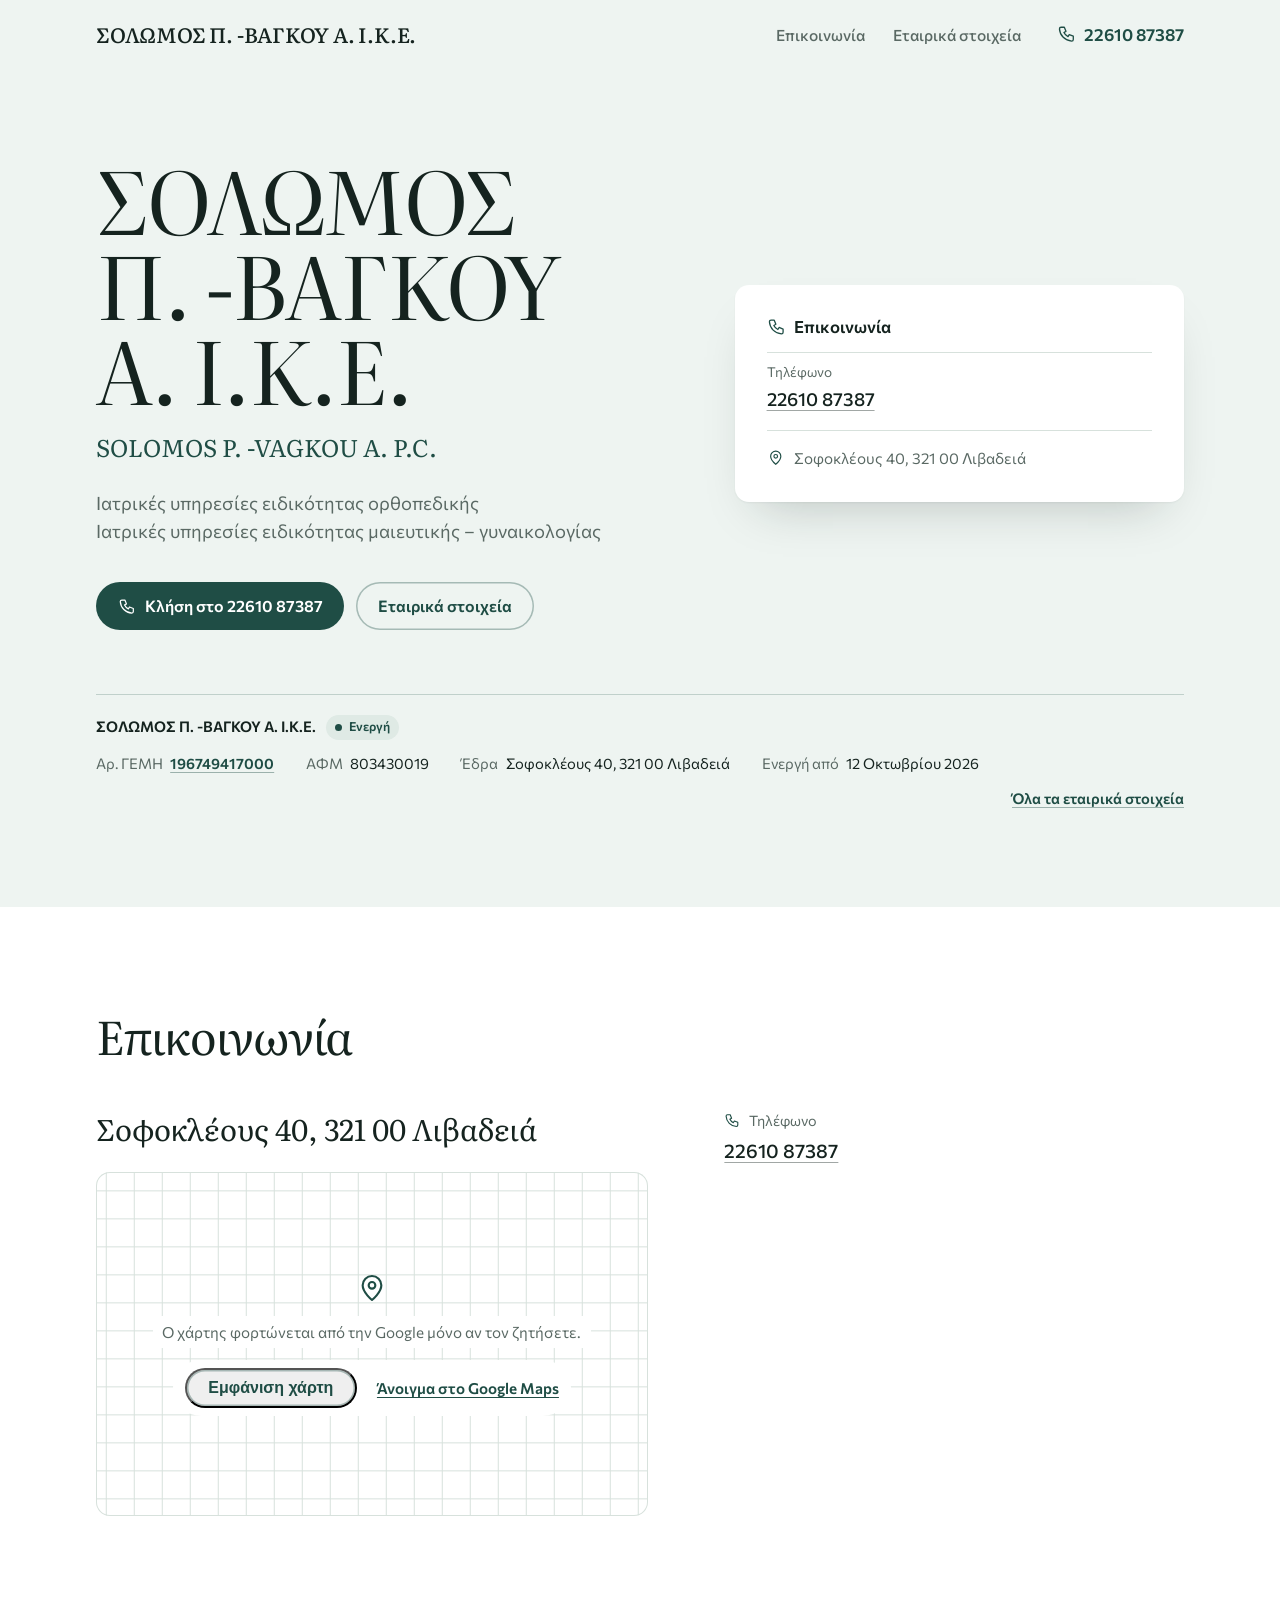
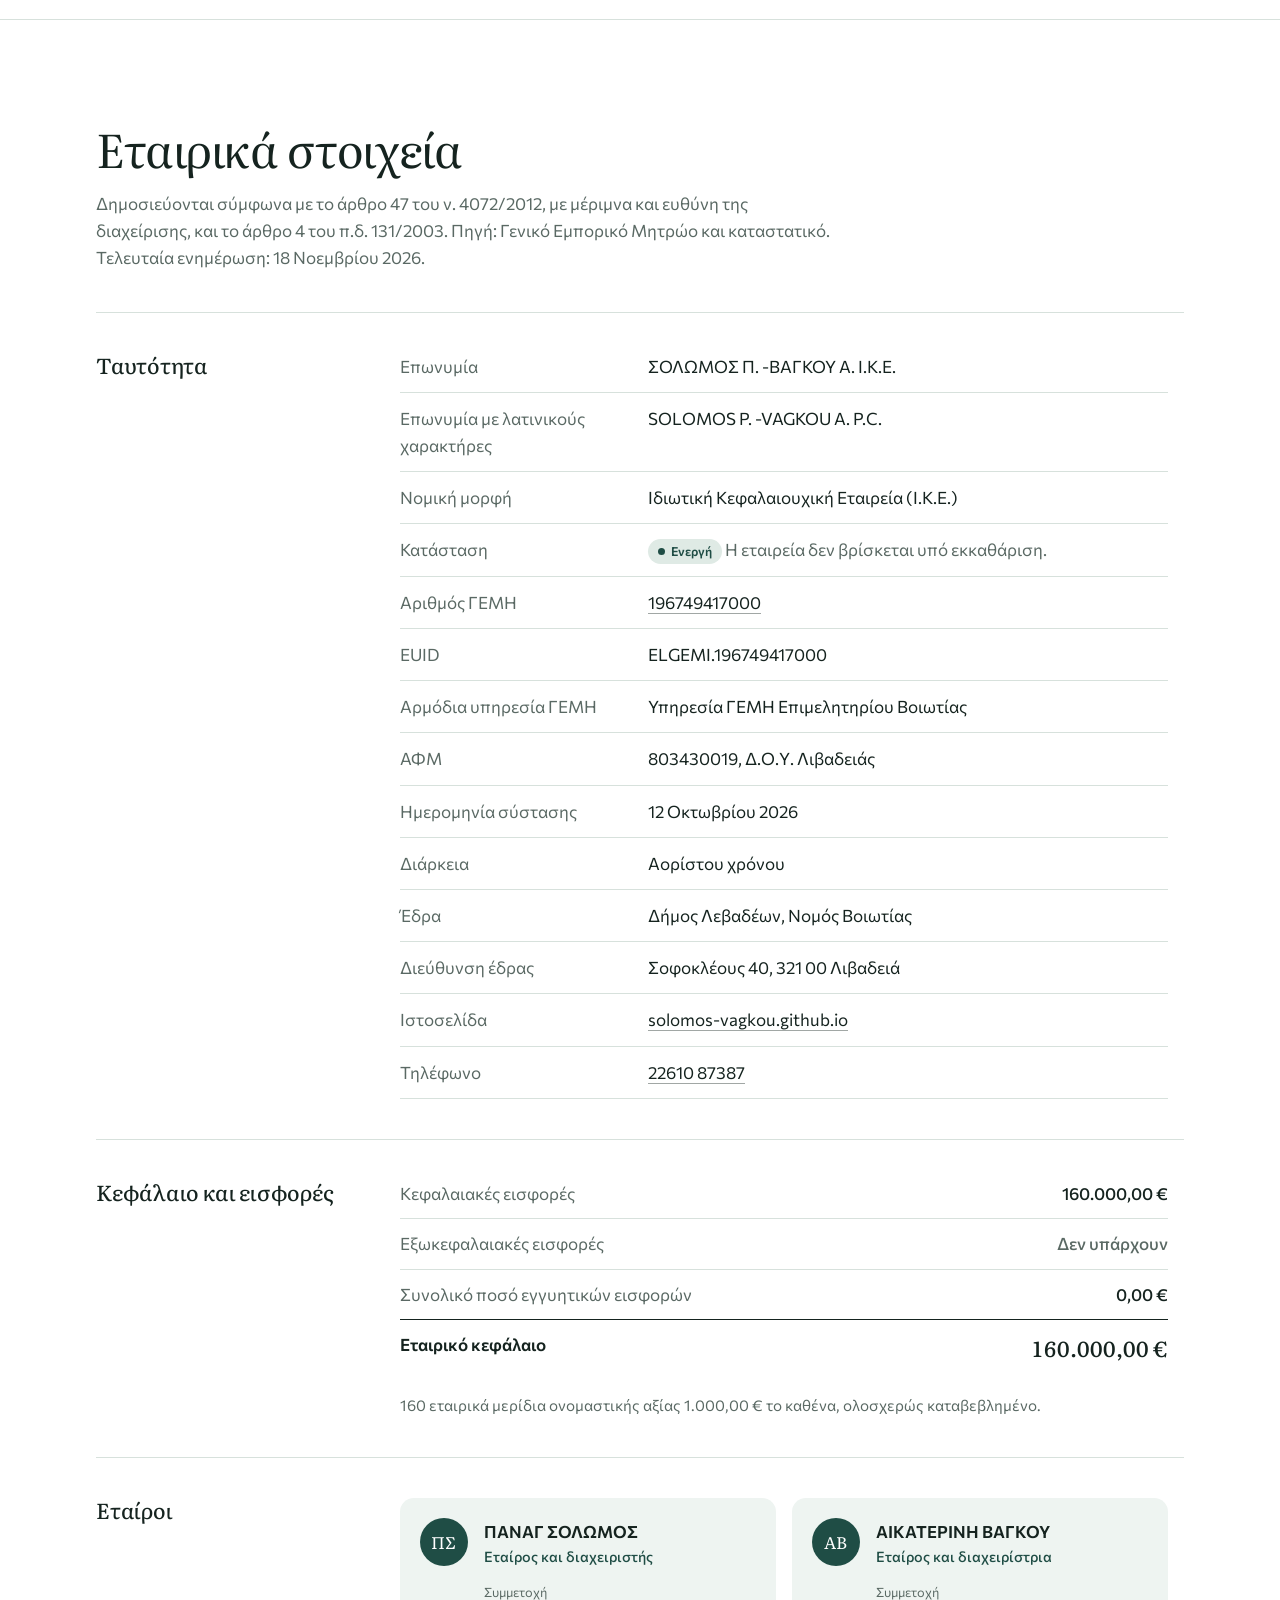
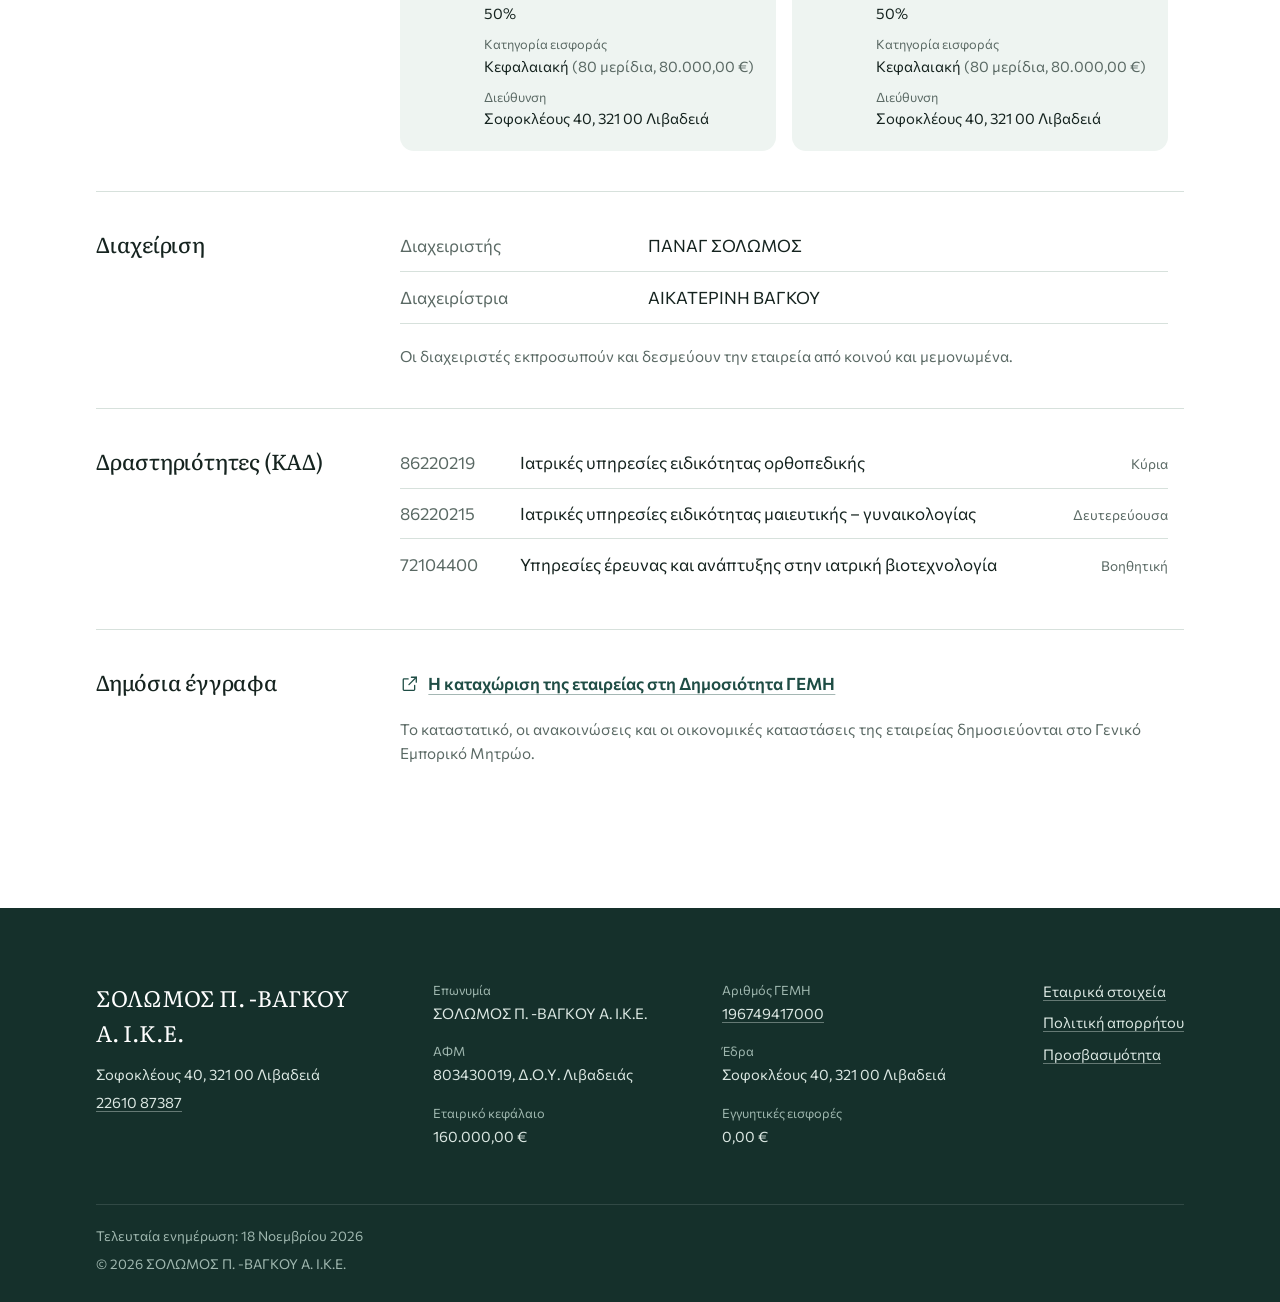
==== index.html @ 4a0158b3 "Ενημέρωση ιστοσελίδας" ====
<!doctype html>
<html lang="el">
<head>
<meta charset="utf-8">
<meta name="viewport" content="width=device-width, initial-scale=1">
<title>ΣΟΛΩΜΟΣ Π. -ΒΑΓΚΟΥ Α. Ι.Κ.Ε. | ΣΟΛΩΜΟΣ Π. -ΒΑΓΚΟΥ Α. Ι.Κ.Ε.</title>
<meta name="description" content="Ορθοπεδικό και μαιευτικό – γυναικολογικό ιατρείο στη Λιβαδειά. Οι επισκέψεις γίνονται κατόπιν ραντεβού.">
<meta name="theme-color" content="#1f4d45">
<meta property="og:type" content="website">
<meta property="og:locale" content="el_GR">
<meta property="og:title" content="ΣΟΛΩΜΟΣ Π. -ΒΑΓΚΟΥ Α. Ι.Κ.Ε. | ΣΟΛΩΜΟΣ Π. -ΒΑΓΚΟΥ Α. Ι.Κ.Ε.">
<meta property="og:description" content="Ορθοπεδικό και μαιευτικό – γυναικολογικό ιατρείο στη Λιβαδειά. Οι επισκέψεις γίνονται κατόπιν ραντεβού.">
<meta property="og:url" content="https://solomos-vagkou.github.io/">
<link rel="canonical" href="https://solomos-vagkou.github.io/">
<link rel="icon" href="favicon.svg" type="image/svg+xml">
<link rel="preload" href="fonts/literata-greek-opsz-normal.woff2" as="font" type="font/woff2" crossorigin>
<link rel="preload" href="fonts/commissioner-greek-wght-normal.woff2" as="font" type="font/woff2" crossorigin>
<link rel="stylesheet" href="style.css">
<script type="application/ld+json">{"@context": "https://schema.org", "@type": "MedicalClinic", "name": "ΣΟΛΩΜΟΣ Π. -ΒΑΓΚΟΥ Α. Ι.Κ.Ε.", "legalName": "ΣΟΛΩΜΟΣ Π. -ΒΑΓΚΟΥ Α. Ι.Κ.Ε.", "url": "https://solomos-vagkou.github.io/", "vatID": "EL803430019", "identifier": {"@type": "PropertyValue", "propertyID": "ΓΕΜΗ", "value": "196749417000"}, "telephone": "+302261087387", "address": {"@type": "PostalAddress", "streetAddress": "Σοφοκλέους 40", "postalCode": "32100", "addressLocality": "Λιβαδειά", "addressCountry": "GR"}}</script>
</head>
<body>
<a class="skip" href="#main">Μετάβαση στο περιεχόμενο</a>

<header class="masthead">
  <div class="wrap masthead__bar">
    <a class="brand" href="index.html">ΣΟΛΩΜΟΣ Π. -ΒΑΓΚΟΥ Α. Ι.Κ.Ε.</a>
    <nav class="nav" aria-label="Κύρια πλοήγηση"><ul><li><a href="index.html#episkepsi">Επικοινωνία</a></li><li><a href="index.html#etairika">Εταιρικά στοιχεία</a></li></ul></nav>
    <a class="masthead__call" href="tel:+302261087387"><svg class="icon" viewBox="0 0 24 24" aria-hidden="true" focusable="false" fill="none" stroke="currentColor" stroke-width="1.6" stroke-linecap="round" stroke-linejoin="round"><path d="M5 4h4l2 5-2.5 1.5a11 11 0 0 0 5 5L15 13l5 2v4a2 2 0 0 1-2 2A16 16 0 0 1 3 6a2 2 0 0 1 2-2"/></svg><span>22610 87387</span></a>
  </div>
</header>

<main id="main">
<section class="hero">
  <div class="wrap hero__grid">
    <div class="hero__intro">
      <h1 class="hero__title">ΣΟΛΩΜΟΣ Π. -ΒΑΓΚΟΥ Α. Ι.Κ.Ε.</h1>
      <p class="hero__specialties">SOLOMOS P. -VAGKOU A. P.C.</p>
      <p class="hero__lede">Ιατρικές υπηρεσίες ειδικότητας ορθοπεδικής<br>Ιατρικές υπηρεσίες ειδικότητας μαιευτικής – γυναικολογίας</p>
      <div class="hero__actions">
        <a class="btn btn--primary" href="tel:+302261087387"><svg class="icon" viewBox="0 0 24 24" aria-hidden="true" focusable="false" fill="none" stroke="currentColor" stroke-width="1.6" stroke-linecap="round" stroke-linejoin="round"><path d="M5 4h4l2 5-2.5 1.5a11 11 0 0 0 5 5L15 13l5 2v4a2 2 0 0 1-2 2A16 16 0 0 1 3 6a2 2 0 0 1 2-2"/></svg><span>Κλήση στο <span class="num">22610 87387</span></span></a>
        <a class="btn btn--quiet" href="#etairika">Εταιρικά στοιχεία</a>
      </div>
    </div>
    <aside class="hours" aria-labelledby="contact-title">
      <div class="hours__head">
        <h2 id="contact-title"><svg class="icon" viewBox="0 0 24 24" aria-hidden="true" focusable="false" fill="none" stroke="currentColor" stroke-width="1.6" stroke-linecap="round" stroke-linejoin="round"><path d="M5 4h4l2 5-2.5 1.5a11 11 0 0 0 5 5L15 13l5 2v4a2 2 0 0 1-2 2A16 16 0 0 1 3 6a2 2 0 0 1 2-2"/></svg>Επικοινωνία</h2>
      </div>
      <dl class="contact-card">
        <div><dt>Τηλέφωνο</dt><dd><a href="tel:+302261087387">22610 87387</a></dd></div>
        
      </dl>
      <p class="hours__address"><svg class="icon" viewBox="0 0 24 24" aria-hidden="true" focusable="false" fill="none" stroke="currentColor" stroke-width="1.6" stroke-linecap="round" stroke-linejoin="round"><path d="M12 21s-7-5.6-7-11a7 7 0 0 1 14 0c0 5.4-7 11-7 11z"/><circle cx="12" cy="10" r="2.5"/></svg><span>Σοφοκλέους 40, 321 00 Λιβαδειά</span></p>
    </aside>
  </div>
  <div class="wrap"><div class="regstrip">
  <p class="regstrip__name">ΣΟΛΩΜΟΣ Π. -ΒΑΓΚΟΥ Α. Ι.Κ.Ε. <span class="badge">Ενεργή</span></p>
  <dl class="regstrip__facts">
    <div><dt>Αρ. ΓΕΜΗ</dt><dd><a class="num" href="https://publicity.businessportal.gr/company/196749417000" target="_blank" rel="noopener" title="Επίσημη καταχώριση στη Δημοσιότητα ΓΕΜΗ">196749417000</a></dd></div>
    <div><dt>ΑΦΜ</dt><dd class="num">803430019</dd></div>
    <div><dt>Έδρα</dt><dd>Σοφοκλέους 40, 321 00 Λιβαδειά</dd></div>
    <div><dt>Ενεργή από</dt><dd>12 Οκτωβρίου 2026</dd></div>
  </dl>
  <a class="regstrip__more" href="#etairika">Όλα τα εταιρικά στοιχεία</a>
</div></div>
</section><section class="section" id="episkepsi" aria-labelledby="episkepsi-title">
  <div class="wrap">
    <h2 class="section__title" id="episkepsi-title">Επικοινωνία</h2>
    <div class="visit">
      <div class="visit__where">
        <p class="visit__address">Σοφοκλέους 40, 321 00 Λιβαδειά</p>
        
        
        <div class="map" data-src="https://maps.google.com/maps?q=%CE%A3%CE%BF%CF%86%CE%BF%CE%BA%CE%BB%CE%AD%CE%BF%CF%85%CF%82%2040%2C%20321%2000%20%CE%9B%CE%B9%CE%B2%CE%B1%CE%B4%CE%B5%CE%B9%CE%AC&amp;z=17&amp;output=embed" data-title="Χάρτης: Σοφοκλέους 40, 321 00 Λιβαδειά">
  <div class="map__consent">
    <svg class="icon" viewBox="0 0 24 24" aria-hidden="true" focusable="false" fill="none" stroke="currentColor" stroke-width="1.6" stroke-linecap="round" stroke-linejoin="round"><path d="M12 21s-7-5.6-7-11a7 7 0 0 1 14 0c0 5.4-7 11-7 11z"/><circle cx="12" cy="10" r="2.5"/></svg>
    <p>Ο χάρτης φορτώνεται από την Google μόνο αν τον ζητήσετε.</p>
    <div class="map__actions">
      <button type="button" class="btn btn--quiet" data-load-map>Εμφάνιση χάρτη</button>
      <a class="textlink" href="https://www.google.com/maps/search/?api=1&amp;query=%CE%A3%CE%BF%CF%86%CE%BF%CE%BA%CE%BB%CE%AD%CE%BF%CF%85%CF%82%2040%2C%20321%2000%20%CE%9B%CE%B9%CE%B2%CE%B1%CE%B4%CE%B5%CE%B9%CE%AC" target="_blank" rel="noopener">Άνοιγμα στο Google Maps</a>
    </div>
  </div>
</div>
      </div>
      <div class="visit__side">
        <dl class="visit__contact">
          <div><dt><svg class="icon" viewBox="0 0 24 24" aria-hidden="true" focusable="false" fill="none" stroke="currentColor" stroke-width="1.6" stroke-linecap="round" stroke-linejoin="round"><path d="M5 4h4l2 5-2.5 1.5a11 11 0 0 0 5 5L15 13l5 2v4a2 2 0 0 1-2 2A16 16 0 0 1 3 6a2 2 0 0 1 2-2"/></svg>Τηλέφωνο</dt><dd><a href="tel:+302261087387">22610 87387</a></dd></div>
          
          
        </dl>
        
      </div>
    </div>
  </div>
</section><section class="section registry" id="etairika" aria-labelledby="etairika-title">
  <div class="wrap">
    <header class="registry__head">
      <h2 class="section__title" id="etairika-title">Εταιρικά στοιχεία</h2>
      <p>Δημοσιεύονται σύμφωνα με το άρθρο 47 του ν. 4072/2012, με μέριμνα και ευθύνη της διαχείρισης, και το άρθρο 4 του π.δ. 131/2003.
      Πηγή: Γενικό Εμπορικό Μητρώο και καταστατικό. Τελευταία ενημέρωση: 18 Νοεμβρίου 2026.</p>
    </header>
    <div class="registry__block"><h3>Ταυτότητα</h3><div><dl class="facts"><div><dt>Επωνυμία</dt><dd>ΣΟΛΩΜΟΣ Π. -ΒΑΓΚΟΥ Α. Ι.Κ.Ε.</dd></div><div><dt>Επωνυμία με λατινικούς χαρακτήρες</dt><dd>SOLOMOS P. -VAGKOU A. P.C.</dd></div><div><dt>Νομική μορφή</dt><dd>Ιδιωτική Κεφαλαιουχική Εταιρεία (Ι.Κ.Ε.)</dd></div><div><dt>Κατάσταση</dt><dd><span class="badge">Ενεργή</span> <span class="muted">Η εταιρεία δεν βρίσκεται υπό εκκαθάριση.</span></dd></div><div><dt>Αριθμός ΓΕΜΗ</dt><dd><a class="num" href="https://publicity.businessportal.gr/company/196749417000" target="_blank" rel="noopener" title="Επίσημη καταχώριση στη Δημοσιότητα ΓΕΜΗ">196749417000</a></dd></div><div><dt>EUID</dt><dd><span class="num">ELGEMI.196749417000</span></dd></div><div><dt>Αρμόδια υπηρεσία ΓΕΜΗ</dt><dd>Υπηρεσία ΓΕΜΗ Επιμελητηρίου Βοιωτίας</dd></div><div><dt>ΑΦΜ</dt><dd><span class="num">803430019</span>, Δ.Ο.Υ. Λιβαδειάς</dd></div><div><dt>Ημερομηνία σύστασης</dt><dd>12 Οκτωβρίου 2026</dd></div><div><dt>Διάρκεια</dt><dd>Αορίστου χρόνου</dd></div><div><dt>Έδρα</dt><dd>Δήμος Λεβαδέων, Νομός Βοιωτίας</dd></div><div><dt>Διεύθυνση έδρας</dt><dd>Σοφοκλέους 40, 321 00 Λιβαδειά</dd></div><div><dt>Ιστοσελίδα</dt><dd><a href="https://solomos-vagkou.github.io/">solomos-vagkou.github.io</a></dd></div><div><dt>Τηλέφωνο</dt><dd><a href="tel:+302261087387">22610 87387</a></dd></div></dl></div></div><div class="registry__block"><h3>Κεφάλαιο και εισφορές</h3><div><dl class="ledger">
  <div><dt>Κεφαλαιακές εισφορές</dt><dd><span class="num">160.000,00 €</span></dd></div>
  <div><dt>Εξωκεφαλαιακές εισφορές</dt><dd><span class="muted">Δεν υπάρχουν</span></dd></div>
  <div><dt>Συνολικό ποσό εγγυητικών εισφορών</dt><dd><span class="num">0,00 €</span></dd></div>
  <div class="ledger__total"><dt>Εταιρικό κεφάλαιο</dt><dd><span class="num">160.000,00 €</span></dd></div>
</dl>
<p class="note">160 εταιρικά μερίδια ονομαστικής αξίας 1.000,00 € το καθένα, ολοσχερώς καταβεβλημένο.</p></div></div><div class="registry__block"><h3>Εταίροι</h3><div><ul class="partners"><li class="partner">
  <span class="partner__avatar" aria-hidden="true">ΠΣ</span>
  <div class="partner__body">
    <p class="partner__name">ΠΑΝΑΓ ΣΟΛΩΜΟΣ</p>
    <p class="partner__role">Εταίρος και διαχειριστής</p>
    <dl class="partner__facts">
      <div><dt>Συμμετοχή</dt><dd class="num">50%</dd></div>
      <div><dt>Κατηγορία εισφοράς</dt><dd>Κεφαλαιακή <span class="muted">(80 μερίδια, 80.000,00 €)</span></dd></div>
      <div><dt>Διεύθυνση</dt><dd>Σοφοκλέους 40, 321 00 Λιβαδειά</dd></div>
    </dl>
  </div>
</li><li class="partner">
  <span class="partner__avatar" aria-hidden="true">ΑΒ</span>
  <div class="partner__body">
    <p class="partner__name">ΑΙΚΑΤΕΡΙΝΗ ΒΑΓΚΟΥ</p>
    <p class="partner__role">Εταίρος και διαχειρίστρια</p>
    <dl class="partner__facts">
      <div><dt>Συμμετοχή</dt><dd class="num">50%</dd></div>
      <div><dt>Κατηγορία εισφοράς</dt><dd>Κεφαλαιακή <span class="muted">(80 μερίδια, 80.000,00 €)</span></dd></div>
      <div><dt>Διεύθυνση</dt><dd>Σοφοκλέους 40, 321 00 Λιβαδειά</dd></div>
    </dl>
  </div>
</li></ul></div></div><div class="registry__block"><h3>Διαχείριση</h3><div><dl class="facts"><div><dt>Διαχειριστής</dt><dd>ΠΑΝΑΓ ΣΟΛΩΜΟΣ</dd></div><div><dt>Διαχειρίστρια</dt><dd>ΑΙΚΑΤΕΡΙΝΗ ΒΑΓΚΟΥ</dd></div></dl><p class="note">Οι διαχειριστές εκπροσωπούν και δεσμεύουν την εταιρεία από κοινού και μεμονωμένα.</p></div></div><div class="registry__block"><h3>Δραστηριότητες (ΚΑΔ)</h3><div><ul class="kad"><li><span class="num kad__code">86220219</span><span>Ιατρικές υπηρεσίες ειδικότητας ορθοπεδικής</span><span class="kad__type">Κύρια</span></li><li><span class="num kad__code">86220215</span><span>Ιατρικές υπηρεσίες ειδικότητας μαιευτικής – γυναικολογίας</span><span class="kad__type">Δευτερεύουσα</span></li><li><span class="num kad__code">72104400</span><span>Υπηρεσίες έρευνας και ανάπτυξης στην ιατρική βιοτεχνολογία</span><span class="kad__type">Βοηθητική</span></li></ul></div></div><div class="registry__block"><h3>Δημόσια έγγραφα</h3><div><ul class="docs"><li><a href="https://publicity.businessportal.gr/company/196749417000" target="_blank" rel="noopener"><svg class="icon" viewBox="0 0 24 24" aria-hidden="true" focusable="false" fill="none" stroke="currentColor" stroke-width="1.6" stroke-linecap="round" stroke-linejoin="round"><path d="M14 4h6v6"/><path d="M20 4 11 13"/><path d="M18 14v5a1 1 0 0 1-1 1H5a1 1 0 0 1-1-1V7a1 1 0 0 1 1-1h5"/></svg>Η καταχώριση της εταιρείας στη Δημοσιότητα ΓΕΜΗ</a></li></ul><p class="note">Το καταστατικό, οι ανακοινώσεις και οι οικονομικές καταστάσεις της εταιρείας δημοσιεύονται στο Γενικό Εμπορικό Μητρώο.</p></div></div>
  </div>
</section>
</main>
<footer class="footer">
  <div class="wrap footer__grid">
    <div class="footer__contact">
      <p class="footer__name">ΣΟΛΩΜΟΣ Π. -ΒΑΓΚΟΥ Α. Ι.Κ.Ε.</p>
      <p>Σοφοκλέους 40, 321 00 Λιβαδειά</p>
      <p><a href="tel:+302261087387">22610 87387</a></p>
      
    </div>
    <dl class="footer__legal">
      <div><dt>Επωνυμία</dt><dd>ΣΟΛΩΜΟΣ Π. -ΒΑΓΚΟΥ Α. Ι.Κ.Ε.</dd></div>
      <div><dt>Αριθμός ΓΕΜΗ</dt><dd><a class="num" href="https://publicity.businessportal.gr/company/196749417000" target="_blank" rel="noopener" title="Επίσημη καταχώριση στη Δημοσιότητα ΓΕΜΗ">196749417000</a></dd></div>
      <div><dt>ΑΦΜ</dt><dd><span class="num">803430019</span>, Δ.Ο.Υ. Λιβαδειάς</dd></div>
      <div><dt>Έδρα</dt><dd>Σοφοκλέους 40, 321 00 Λιβαδειά</dd></div>
      <div><dt>Εταιρικό κεφάλαιο</dt><dd><span class="num">160.000,00 €</span></dd></div>
      <div><dt>Εγγυητικές εισφορές</dt><dd><span class="num">0,00 €</span></dd></div>
      
    </dl>
    <ul class="footer__links">
      <li><a href="index.html#etairika">Εταιρικά στοιχεία</a></li>
      <li><a href="aporrito.html">Πολιτική απορρήτου</a></li>
      <li><a href="prosvasimotita.html">Προσβασιμότητα</a></li>
    </ul>
  </div>
  <div class="wrap">
    <div class="footer__base">
      
      <p>Τελευταία ενημέρωση: 18 Νοεμβρίου 2026</p>
      
      <p>© 2026 ΣΟΛΩΜΟΣ Π. -ΒΑΓΚΟΥ Α. Ι.Κ.Ε.</p>
    </div>
  </div>
</footer>
<div class="callbar" aria-label="Γρήγορες ενέργειες"><a class="callbar__call" href="tel:+302261087387"><svg class="icon" viewBox="0 0 24 24" aria-hidden="true" focusable="false" fill="none" stroke="currentColor" stroke-width="1.6" stroke-linecap="round" stroke-linejoin="round"><path d="M5 4h4l2 5-2.5 1.5a11 11 0 0 0 5 5L15 13l5 2v4a2 2 0 0 1-2 2A16 16 0 0 1 3 6a2 2 0 0 1 2-2"/></svg>Κλήση</a><a class="callbar__map" href="https://www.google.com/maps/search/?api=1&amp;query=%CE%A3%CE%BF%CF%86%CE%BF%CE%BA%CE%BB%CE%AD%CE%BF%CF%85%CF%82%2040%2C%20321%2000%20%CE%9B%CE%B9%CE%B2%CE%B1%CE%B4%CE%B5%CE%B9%CE%AC" target="_blank" rel="noopener"><svg class="icon" viewBox="0 0 24 24" aria-hidden="true" focusable="false" fill="none" stroke="currentColor" stroke-width="1.6" stroke-linecap="round" stroke-linejoin="round"><path d="M12 21s-7-5.6-7-11a7 7 0 0 1 14 0c0 5.4-7 11-7 11z"/><circle cx="12" cy="10" r="2.5"/></svg>Οδηγίες</a></div>
<script>
(function () {
  var row = document.querySelector('.hours tr[data-day="' + new Date().getDay() + '"]');
  if (row) {
    row.classList.add('is-today');
    row.setAttribute('aria-current', 'date');
    var tag = document.createElement('span');
    tag.className = 'hours__today';
    tag.textContent = 'Σήμερα';
    row.querySelector('th').appendChild(tag);
  }
  document.querySelectorAll('[data-load-map]').forEach(function (button) {
    button.addEventListener('click', function () {
      var box = button.closest('.map');
      var frame = document.createElement('iframe');
      frame.src = box.getAttribute('data-src');
      frame.title = box.getAttribute('data-title');
      frame.loading = 'lazy';
      frame.referrerPolicy = 'no-referrer-when-downgrade';
      box.classList.add('is-loaded');
      box.replaceChildren(frame);
    });
  });
})();
</script>
</body>
</html>
---- style.css ----
/* ==========================================================================
   Ιατρείο / Ι.Κ.Ε. — στατικό site χωρίς εξωτερικά αρχεία.
   Γραμματοσειρές (SIL Open Font License, φιλοξενούνται τοπικά):
   Literata (τίτλοι) και Commissioner (κείμενο), μέσω Fontsource.
   ========================================================================== */

@font-face {
  font-family: "Literata";
  font-style: normal;
  font-display: swap;
  font-weight: 200 900;
  src: url("fonts/literata-greek-opsz-normal.woff2") format("woff2-variations");
  unicode-range: U+0370-0377, U+037A-037F, U+0384-038A, U+038C, U+038E-03A1, U+03A3-03FF;
}
@font-face {
  font-family: "Literata";
  font-style: normal;
  font-display: swap;
  font-weight: 200 900;
  src: url("fonts/literata-latin-opsz-normal.woff2") format("woff2-variations");
  unicode-range: U+0000-00FF, U+0131, U+0152-0153, U+02BB-02BC, U+02C6, U+02DA, U+02DC, U+0304, U+0308, U+0329, U+2000-206F, U+20AC, U+2122, U+2191, U+2193, U+2212, U+2215, U+FEFF, U+FFFD;
}
@font-face {
  font-family: "Commissioner";
  font-style: normal;
  font-display: swap;
  font-weight: 100 900;
  src: url("fonts/commissioner-greek-wght-normal.woff2") format("woff2-variations");
  unicode-range: U+0370-0377, U+037A-037F, U+0384-038A, U+038C, U+038E-03A1, U+03A3-03FF;
}
@font-face {
  font-family: "Commissioner";
  font-style: normal;
  font-display: swap;
  font-weight: 100 900;
  src: url("fonts/commissioner-latin-wght-normal.woff2") format("woff2-variations");
  unicode-range: U+0000-00FF, U+0131, U+0152-0153, U+02BB-02BC, U+02C6, U+02DA, U+02DC, U+0304, U+0308, U+0329, U+2000-206F, U+20AC, U+2122, U+2191, U+2193, U+2212, U+2215, U+FEFF, U+FFFD;
}

:root {
  --paper: #ffffff;
  --wash: #eef4f1;          /* σελαντόν, φόντα ενοτήτων */
  --wash-strong: #dfeae5;
  --ink: #15231f;
  --muted: #5a6964;
  --line: #d7e1dc;
  --brand: #1f4d45;         /* βαθύ πράσινο */
  --brand-hover: #173b35;
  --on-brand: #ffffff;
  --footer: #15302b;
  --on-footer: #dbe7e2;
  --on-footer-muted: #9fb7af;
  --todo: #8a5a00;
  --todo-wash: #fff6e0;

  --serif: "Literata", Georgia, "Times New Roman", serif;
  --sans: "Commissioner", "Segoe UI", system-ui, -apple-system, Roboto, Arial, sans-serif;

  --wrap: 74rem;
  --gutter: clamp(1.25rem, 5vw, 3rem);
  --radius: 14px;
  color-scheme: light dark;
}

@media (prefers-color-scheme: dark) {
  :root {
    --paper: #0f1715;
    --wash: #14201d;
    --wash-strong: #1b2a26;
    --ink: #e7efeb;
    --muted: #9db0a9;
    --line: #26372f;
    --brand: #8fd0bf;
    --brand-hover: #b0e0d3;
    --on-brand: #0d1a17;
    --footer: #0b1210;
    --on-footer: #d3e1db;
    --on-footer-muted: #8aa199;
    --todo: #f2c46b;
    --todo-wash: #2d2410;
  }
}

*, *::before, *::after { box-sizing: border-box; }
html { -webkit-text-size-adjust: 100%; text-size-adjust: 100%; scroll-behavior: smooth; scroll-padding-top: 1.5rem; }

body {
  margin: 0;
  background: var(--paper);
  color: var(--ink);
  font-family: var(--sans);
  font-size: 1.0625rem;
  font-weight: 400;
  line-height: 1.6;
  font-kerning: normal;
  -webkit-font-smoothing: antialiased;
  overflow-wrap: break-word;
}

h1, h2, h3 { font-family: var(--serif); font-optical-sizing: auto; font-weight: 400; line-height: 1.12; margin: 0; letter-spacing: -0.01em; }
p { margin: 0; }
a { color: inherit; text-decoration-thickness: 1px; text-underline-offset: 0.22em; text-decoration-color: color-mix(in srgb, currentColor 40%, transparent); }
a:hover { color: var(--brand); text-decoration-color: currentColor; }
:focus-visible { outline: 3px solid var(--brand); outline-offset: 3px; border-radius: 4px; }

.wrap { width: 100%; max-width: var(--wrap); margin-inline: auto; padding-inline: var(--gutter); }
.num { font-variant-numeric: tabular-nums lining-nums; }
.muted { color: var(--muted); }
.icon { width: 1.15em; height: 1.15em; flex: none; vertical-align: -0.2em; }

.skip { position: absolute; left: -999px; top: 0.75rem; z-index: 20; background: var(--paper); color: var(--ink); padding: 0.6rem 1rem; border-radius: 8px; box-shadow: 0 0 0 2px var(--brand); }
.skip:focus { left: 0.75rem; }

/* ----- προσχέδιο: διακριτικά κενά πεδία ---------------------------------- */
.todo {
  color: var(--todo);
  background: var(--todo-wash);
  border-bottom: 1.5px dashed currentColor;
  padding: 0 0.25em;
  border-radius: 3px 3px 0 0;
  font-family: var(--sans);
  font-size: 0.82em;
  font-weight: 500;
  letter-spacing: 0;
  white-space: normal;
  -webkit-box-decoration-break: clone;
  box-decoration-break: clone;
}
.hero__title .todo, .brand .todo { font-size: 0.5em; vertical-align: middle; }
.draft { background: var(--todo-wash); color: var(--todo); font-size: 0.9rem; padding-block: 0.55rem; border-bottom: 1px solid color-mix(in srgb, var(--todo) 25%, transparent); }
.draft .todo { font-size: 0.95em; }

/* ----- κουμπιά ----------------------------------------------------------- */
.btn {
  display: inline-flex; align-items: center; gap: 0.55rem;
  min-height: 3rem; padding: 0.75rem 1.35rem; border-radius: 999px;
  font-weight: 600; font-size: 1rem; line-height: 1.2; text-decoration: none;
  transition: background-color 0.15s ease, color 0.15s ease, box-shadow 0.15s ease;
}
.btn--primary { background: var(--brand); color: var(--on-brand); }
.btn--primary:hover { background: var(--brand-hover); color: var(--on-brand); }
.btn--quiet { color: var(--brand); box-shadow: inset 0 0 0 1.5px color-mix(in srgb, var(--brand) 35%, transparent); }
.btn--quiet:hover { box-shadow: inset 0 0 0 1.5px var(--brand); color: var(--brand); }
.btn--off { background: transparent; padding: 0; min-height: 0; }

/* ----- κεφαλίδα ---------------------------------------------------------- */
.masthead { background: var(--wash); }
.masthead__bar { display: flex; align-items: center; gap: 0.75rem 2.25rem; flex-wrap: wrap; padding-block: 1.1rem; }
.brand { font-family: var(--serif); font-size: 1.3rem; font-weight: 500; text-decoration: none; color: var(--ink); margin-right: auto; letter-spacing: -0.01em; }
.nav ul { list-style: none; display: flex; gap: 0.25rem 1.75rem; margin: 0; padding: 0; flex-wrap: wrap; }
.nav a { text-decoration: none; color: var(--muted); font-weight: 500; font-size: 0.97rem; padding-block: 0.3rem; }
.nav a:hover { color: var(--ink); }
.nav a[aria-current="page"] { color: var(--ink); box-shadow: inset 0 -2px 0 var(--brand); }
.masthead__call { display: inline-flex; align-items: center; gap: 0.45rem; text-decoration: none; font-weight: 600; color: var(--brand); font-variant-numeric: tabular-nums; }

/* ----- hero -------------------------------------------------------------- */
.hero { background: var(--wash); padding-block: clamp(2.5rem, 7vw, 5.5rem) clamp(3rem, 8vw, 6rem); }
.hero__grid { display: grid; grid-template-columns: minmax(0, 1.25fr) minmax(0, 1fr); gap: clamp(2.5rem, 6vw, 6rem); align-items: center; }
.hero__title {
  font-size: clamp(2.8rem, 1.5rem + 5vw, 5.4rem);
  font-weight: 380;
  line-height: 0.98;
  letter-spacing: -0.025em;
  text-wrap: balance;
}
.hero__specialties { margin-top: 1.1rem; font-family: var(--serif); font-style: normal; font-size: clamp(1.2rem, 1rem + 0.8vw, 1.5rem); color: var(--brand); }
.hero__lede { margin-top: 1.4rem; max-width: 34rem; font-size: 1.15rem; color: var(--muted); line-height: 1.55; }
.hero__actions { display: flex; flex-wrap: wrap; gap: 0.75rem; margin-top: 2.25rem; }

/* το ωράριο: το κύριο στοιχείο της αρχικής */
.hours {
  background: var(--paper);
  border-radius: var(--radius);
  padding: clamp(1.4rem, 3vw, 2rem);
  box-shadow: 0 1px 2px rgb(21 35 31 / 0.05), 0 24px 48px -24px rgb(21 35 31 / 0.25);
}
.hours__head { display: flex; align-items: baseline; justify-content: space-between; gap: 1rem; flex-wrap: wrap; padding-bottom: 1rem; border-bottom: 1px solid var(--line); }
.hours__head h2 { font-family: var(--sans); font-size: 1.05rem; font-weight: 600; letter-spacing: 0; display: inline-flex; align-items: center; gap: 0.5rem; }
.hours__head h2 .icon { color: var(--brand); }
.hours__head p { color: var(--muted); font-size: 0.92rem; }
.hours__table { width: 100%; border-collapse: collapse; margin-block: 0.5rem 1rem; }
.hours__table th, .hours__table td { padding: 0.55rem 0; text-align: left; vertical-align: top; border-bottom: 1px solid var(--line); font-size: 0.98rem; }
.hours__table tr:last-child th, .hours__table tr:last-child td { border-bottom: 0; }
.hours__table th { font-weight: 500; width: 44%; padding-right: 1rem; }
.hours__slots { display: flex; flex-direction: column; gap: 0.1rem; }
.hours__closed { color: var(--muted); }
.hours tr.is-today th, .hours tr.is-today td { color: var(--brand); font-weight: 600; }
.hours__today { display: inline-block; margin-left: 0.5rem; padding: 0.05rem 0.5rem; border-radius: 999px; background: var(--wash-strong); color: var(--brand); font-size: 0.75rem; font-weight: 600; vertical-align: 0.1em; }
.hours__address { display: flex; gap: 0.6rem; padding-top: 1rem; border-top: 1px solid var(--line); color: var(--muted); font-size: 0.95rem; line-height: 1.5; }
.hours__address .icon { color: var(--brand); margin-top: 0.15rem; }
.hours__empty { padding-block: 1rem; }
.contact-card { margin: 0.5rem 0 1rem; display: grid; gap: 0.9rem; }
.contact-card dt { color: var(--muted); font-size: 0.85rem; }
.contact-card dd { margin: 0.1rem 0 0; font-size: 1.15rem; font-weight: 500; }

/* ----- ενότητες ---------------------------------------------------------- */
.section { padding-block: clamp(3.5rem, 8vw, 6.5rem); }
.section--wash { background: var(--wash); }
.section__title { font-size: clamp(2rem, 1.4rem + 2vw, 2.9rem); font-weight: 400; margin-bottom: clamp(2rem, 4vw, 3rem); }
.section__split { display: grid; grid-template-columns: minmax(0, 1fr) minmax(0, 1.6fr); gap: 1rem clamp(2rem, 6vw, 5rem); align-items: start; }
.section__split .section__title { margin-bottom: 0; }

/* ιατροί */
.doctors { display: grid; grid-template-columns: repeat(auto-fit, minmax(min(100%, 28rem), 1fr)); gap: clamp(2.5rem, 5vw, 4rem); }
.doctor { display: grid; grid-template-columns: 9.5rem minmax(0, 1fr); gap: 1.75rem; align-items: start; }
.doctor__portrait { aspect-ratio: 4 / 5; border-radius: var(--radius); background: var(--wash-strong); overflow: hidden; display: grid; place-items: center; }
.doctor__portrait img, .profile__portrait img { width: 100%; height: 100%; object-fit: cover; }
.initials { font-family: var(--serif); font-size: 2.6rem; font-weight: 400; color: var(--brand); letter-spacing: 0.02em; }
.doctor__name { font-size: 1.75rem; font-weight: 450; line-height: 1.15; }
.doctor__name a { text-decoration: none; }
.doctor__name a:hover { text-decoration: underline; }
.doctor__specialty { margin-top: 0.35rem; color: var(--brand); font-weight: 600; }
.doctor__facts { margin: 1.25rem 0 1.25rem; display: grid; gap: 0.75rem; }
.doctor__facts div { display: grid; gap: 0.1rem; }
.doctor__facts dt { color: var(--muted); font-size: 0.85rem; }
.doctor__facts dd { margin: 0; }
.textlink { color: var(--brand); font-weight: 600; text-decoration-color: currentColor; }

/* λίστες με ✓ */
.checklist { list-style: none; margin: 0; padding: 0; display: grid; gap: 0.15rem; }
.checklist li { display: flex; gap: 0.75rem; align-items: flex-start; padding-block: 0.65rem; border-bottom: 1px solid color-mix(in srgb, var(--brand) 16%, transparent); }
.checklist li:last-child { border-bottom: 0; }
.checklist .icon { color: var(--brand); margin-top: 0.2rem; }
.lead-in { font-weight: 600; margin-bottom: 0.5rem; }
.note { margin-top: 1rem; color: var(--muted); font-size: 0.95rem; }

/* σε τι μπορούμε να βοηθήσουμε */
.help { display: grid; grid-template-columns: repeat(auto-fit, minmax(min(100%, 22rem), 1fr)); gap: clamp(2rem, 5vw, 4.5rem); }
.help__title { font-size: 1.6rem; font-weight: 450; }
.help__who { margin: 0.35rem 0 1.25rem; color: var(--muted); font-size: 0.95rem; }
.help__who a { color: var(--brand); font-weight: 600; }

/* επίσκεψη */
.visit { display: grid; grid-template-columns: minmax(0, 1.2fr) minmax(0, 1fr); gap: clamp(2rem, 6vw, 5rem); }
.visit__address { font-family: var(--serif); font-size: clamp(1.4rem, 1.1rem + 1vw, 1.85rem); line-height: 1.3; }
.visit__where > * + * { margin-top: 0.9rem; }
.visit__access { list-style: none; padding: 0; margin: 1.25rem 0 1.5rem; display: grid; gap: 0.4rem; color: var(--muted); }
.visit__contact { margin: 0; display: grid; gap: 1.4rem; align-content: start; }
.visit__contact dt { display: flex; align-items: center; gap: 0.5rem; color: var(--muted); font-size: 0.9rem; }
.visit__contact dt .icon { color: var(--brand); }
.visit__contact dd { margin: 0.2rem 0 0; font-size: 1.2rem; font-weight: 500; }
.emergency { display: flex; gap: 0.65rem; align-items: flex-start; margin-top: 2rem; padding-top: 1.25rem; border-top: 1px solid var(--line); color: var(--muted); font-size: 0.95rem; }
.emergency .icon { color: #b4471f; margin-top: 0.15rem; }
.emergency a { color: var(--ink); font-weight: 700; }

/* χάρτης: φορτώνει μόνο με κλικ */
.map { margin-top: 1.5rem; border-radius: var(--radius); overflow: hidden; background: var(--paper); aspect-ratio: 16 / 10; display: grid; box-shadow: inset 0 0 0 1px var(--line); }
.map iframe { width: 100%; height: 100%; border: 0; }
.map__consent { display: grid; place-content: center; justify-items: center; gap: 0.75rem; padding: 1.5rem; text-align: center; color: var(--muted); font-size: 0.95rem;
  background-image: linear-gradient(var(--line) 1px, transparent 1px), linear-gradient(90deg, var(--line) 1px, transparent 1px); background-size: 28px 28px; background-position: center; }
.map__consent > .icon { width: 2rem; height: 2rem; color: var(--brand); }
.map__consent p { background: var(--paper); padding: 0.25rem 0.6rem; border-radius: 6px; }
.map__actions { display: flex; flex-wrap: wrap; align-items: center; justify-content: center; gap: 0.75rem 1.25rem; background: var(--paper); padding: 0.5rem 0.75rem; border-radius: 999px; }
.map__actions .btn { min-height: 2.5rem; padding-block: 0.5rem; }

/* ταυτότητα ΓΕΜΗ στο hero */
.regstrip { margin-top: clamp(2.5rem, 6vw, 4rem); padding-top: 1.25rem; border-top: 1px solid color-mix(in srgb, var(--brand) 22%, transparent);
  display: flex; flex-wrap: wrap; align-items: center; gap: 0.75rem 2.5rem; font-size: 0.92rem; }
.regstrip__name { font-weight: 600; display: flex; flex-wrap: wrap; align-items: center; gap: 0.6rem; }
.regstrip__facts { margin: 0; display: flex; flex-wrap: wrap; gap: 0.5rem 2rem; }
.regstrip__facts div { display: flex; gap: 0.45rem; }
.regstrip__facts dt { color: var(--muted); }
.regstrip__facts dd { margin: 0; }
.regstrip__facts a { color: var(--brand); font-weight: 600; }
.regstrip__more { margin-left: auto; color: var(--brand); font-weight: 600; }
.badge { display: inline-flex; align-items: center; gap: 0.4rem; padding: 0.15rem 0.6rem; border-radius: 999px; background: var(--wash-strong); color: var(--brand); font-size: 0.78rem; font-weight: 600; font-family: var(--sans); letter-spacing: 0; vertical-align: 0.1em; }
.badge::before { content: ""; width: 0.45rem; height: 0.45rem; border-radius: 50%; background: currentColor; }
.badge--warn { background: #fde8d9; color: #9a3412; }
.liquidation { background: #9a3412; color: #fff; padding-block: 0.65rem; font-size: 0.95rem; }
.liquidation .wrap { display: flex; gap: 0.6rem; align-items: center; }

/* εταιρικά στοιχεία (άρθρο 47) */
.registry { border-top: 1px solid var(--line); }
.registry__head { max-width: 46rem; margin-bottom: clamp(1.5rem, 4vw, 2.5rem); }
.registry__head .section__title { margin-bottom: 1rem; }
.registry__head p { color: var(--muted); }
.registry__block { display: grid; grid-template-columns: 15rem minmax(0, 1fr); gap: 1rem clamp(2rem, 5vw, 4rem); padding-block: clamp(1.75rem, 4vw, 2.5rem); border-top: 1px solid var(--line); }
.registry__block > h3 { font-size: 1.35rem; font-weight: 450; }
.registry__block > div { max-width: 48rem; }
.registry__block .facts > div:first-child { border-top: 0; padding-top: 0; }
.registry__sub { font-family: var(--sans); font-size: 1rem; font-weight: 600; margin: 1.5rem 0 0.25rem; }
.registry__sub:first-child { margin-top: 0; }

.ledger { margin: 0; }
.ledger > div { display: flex; justify-content: space-between; gap: 1rem; padding-block: 0.7rem; border-bottom: 1px solid var(--line); }
.ledger > div:first-child { padding-top: 0; }
.ledger dt { color: var(--muted); }
.ledger dd { margin: 0; text-align: right; font-weight: 500; }
.ledger .ledger__total { border-bottom: 0; border-top: 1.5px solid var(--ink); margin-top: -1px; }
.ledger .ledger__total dt { color: var(--ink); font-weight: 600; }
.ledger .ledger__total dd { font-family: var(--serif); font-size: 1.35rem; font-weight: 500; }

.partners { list-style: none; margin: 0; padding: 0; display: grid; grid-template-columns: repeat(auto-fit, minmax(min(100%, 19rem), 1fr)); gap: 1rem; }
.partner { display: flex; gap: 1rem; padding: 1.25rem; border-radius: var(--radius); background: var(--wash); }
.partner__avatar { flex: none; width: 3rem; height: 3rem; border-radius: 50%; display: grid; place-items: center; background: var(--brand); color: var(--on-brand); font-family: var(--serif); font-size: 1.05rem; letter-spacing: 0.03em; }
.partner__name { font-weight: 600; font-size: 1.05rem; }
.partner__role { color: var(--brand); font-size: 0.9rem; font-weight: 500; }
.partner__facts { margin: 0.85rem 0 0; display: grid; gap: 0.5rem; font-size: 0.93rem; }
.partner__facts dt { color: var(--muted); font-size: 0.8rem; }
.partner__facts dd { margin: 0; }

.kad { list-style: none; margin: 0; padding: 0; }
.kad li { display: grid; grid-template-columns: 6.5rem minmax(0, 1fr) auto; gap: 1rem; padding-block: 0.7rem; border-bottom: 1px solid var(--line); align-items: baseline; }
.kad li:first-child { padding-top: 0; }
.kad li:last-child { border-bottom: 0; }
.kad__code { color: var(--muted); }
.kad__type { color: var(--muted); font-size: 0.85rem; }

.docs { list-style: none; margin: 0; padding: 0; display: grid; gap: 0.6rem; }
.docs a { display: inline-flex; gap: 0.55rem; align-items: center; color: var(--brand); font-weight: 600; }

/* σελίδα ιατρού */
.crumbs { display: flex; flex-wrap: wrap; gap: 0.5rem; padding-block: 1.5rem 0; font-size: 0.9rem; color: var(--muted); }
.crumbs a { color: var(--muted); }
.profile { display: grid; grid-template-columns: minmax(0, 18rem) minmax(0, 1fr); gap: clamp(2rem, 5vw, 4.5rem); padding-block: clamp(2rem, 5vw, 3.5rem) clamp(2.5rem, 6vw, 4rem); align-items: start; }
.profile__portrait { aspect-ratio: 4 / 5; border-radius: var(--radius); background: var(--wash-strong); overflow: hidden; display: grid; place-items: center; }
.profile__portrait .initials { font-size: 4.5rem; }
.profile__intro h1 { font-size: clamp(2.4rem, 1.5rem + 3.2vw, 3.8rem); font-weight: 380; letter-spacing: -0.02em; }
.profile__specialty { margin: 0.5rem 0 1.75rem; color: var(--brand); font-family: var(--serif); font-size: 1.4rem; }
.profile__intro .facts { max-width: 40rem; }
.profile__body { padding-bottom: clamp(3rem, 7vw, 5rem); display: grid; gap: clamp(2rem, 5vw, 3rem); }
.profile__body > * { max-width: 52rem; }
.profile__section h2 { font-size: 1.65rem; font-weight: 450; margin-bottom: 1rem; }
.cv { margin: 0; padding-left: 1.2rem; display: grid; gap: 0.5rem; }

/* μπάρα κλήσης στο κινητό */
.callbar { display: none; }

/* ----- σελίδες τύπου «έγγραφο» ------------------------------------------- */
.doc { padding-block: clamp(2.5rem, 7vw, 5rem) clamp(3.5rem, 8vw, 6rem); }
.doc__head { padding-bottom: clamp(2rem, 5vw, 3rem); border-bottom: 1px solid var(--line); }
.doc__head > * { max-width: 46rem; }
.doc__head h1 { font-size: clamp(2.4rem, 1.5rem + 3.4vw, 4rem); font-weight: 380; letter-spacing: -0.02em; }
.doc__lede { margin-top: 1rem; font-size: 1.12rem; color: var(--muted); line-height: 1.55; }
.doc__meta { margin-top: 1rem; font-size: 0.9rem; color: var(--muted); }
.doc__body { display: grid; grid-template-columns: 13rem minmax(0, 1fr); gap: clamp(2rem, 6vw, 5rem); padding-top: clamp(2rem, 5vw, 3rem); }
.doc__toc ul { list-style: none; margin: 0; padding: 0; position: sticky; top: 1.5rem; display: grid; gap: 0.15rem; border-left: 1px solid var(--line); }
.doc__toc a { display: block; padding: 0.35rem 0 0.35rem 1rem; margin-left: -1px; border-left: 2px solid transparent; color: var(--muted); text-decoration: none; font-size: 0.95rem; }
.doc__toc a:hover { color: var(--brand); border-left-color: var(--brand); }
.doc__content { max-width: 48rem; }
.doc__section + .doc__section { margin-top: clamp(2.5rem, 5vw, 3.5rem); }
.doc__section h2 { font-size: 1.65rem; font-weight: 450; margin-bottom: 1.1rem; }
.doc__section p + p { margin-top: 0.9rem; }
.doc__section > p { max-width: 42rem; }
.doc__sub { font-family: var(--sans); font-size: 1.05rem; font-weight: 600; letter-spacing: 0; margin: 1.5rem 0 0.4rem; }
.doc__sub:first-of-type { margin-top: 0; }

.facts { margin: 0; }
.facts > div { display: grid; grid-template-columns: 14rem minmax(0, 1fr); gap: 0.2rem 1.5rem; padding-block: 0.75rem; border-bottom: 1px solid var(--line); }
.facts > div:first-child { border-top: 1px solid var(--line); }
.facts dt { color: var(--muted); }
.facts dd { margin: 0; }
.facts + p { margin-top: 1.25rem; }

.table { width: 100%; border-collapse: collapse; }
.table th { text-align: left; font-weight: 500; font-size: 0.88rem; color: var(--muted); padding: 0 1rem 0.65rem 0; border-bottom: 1.5px solid var(--ink); }
.table td { padding: 0.9rem 1rem 0.9rem 0; border-bottom: 1px solid var(--line); vertical-align: top; }
.table td:first-child { min-width: 11rem; }
p + .table { margin-top: 1rem; }

/* ----- υποσέλιδο --------------------------------------------------------- */
.footer { background: var(--footer); color: var(--on-footer); font-size: 0.92rem; padding-top: clamp(3rem, 6vw, 4.5rem); }
.footer a { color: inherit; }
.footer a:hover { color: #ffffff; }
.footer .todo { color: #ffd98a; background: rgb(255 217 138 / 0.08); }
.footer .muted { color: var(--on-footer-muted); }
.footer__grid { display: grid; grid-template-columns: minmax(0, 1fr) minmax(0, 2fr) auto; gap: 2.5rem clamp(2rem, 5vw, 4rem); }
.footer__name { font-family: var(--serif); font-size: 1.4rem; color: #ffffff; margin-bottom: 0.75rem; }
.footer__contact p + p { margin-top: 0.25rem; }
.footer__legal { margin: 0; display: grid; grid-template-columns: repeat(auto-fit, minmax(12rem, 1fr)); gap: 1rem 2rem; }
.footer__legal dt { color: var(--on-footer-muted); font-size: 0.8rem; }
.footer__legal dd { margin: 0.1rem 0 0; }
.footer__links { list-style: none; margin: 0; padding: 0; display: grid; gap: 0.5rem; align-content: start; }
.footer__base { display: flex; flex-wrap: wrap; gap: 0.35rem 2rem; margin-top: clamp(2.5rem, 5vw, 3.5rem); padding-block: 1.25rem 1.75rem; border-top: 1px solid rgb(255 255 255 / 0.12); color: var(--on-footer-muted); font-size: 0.85rem; }
.footer__base p:last-child { flex-basis: 100%; }

/* ----- οθόνες ------------------------------------------------------------ */
@media (max-width: 900px) {
  .hero__grid, .section__split, .visit { grid-template-columns: minmax(0, 1fr); }
  .footer__grid { grid-template-columns: minmax(0, 1fr); }
  .doc__body { grid-template-columns: minmax(0, 1fr); }
  .doc__toc { display: none; }
  .registry__block { grid-template-columns: minmax(0, 1fr); }
  .regstrip__more { margin-left: 0; }
  .profile { grid-template-columns: minmax(0, 1fr); }
  .profile__portrait { max-width: 12rem; }
}

@media (max-width: 640px) {
  body { font-size: 1rem; padding-bottom: 4.25rem; }
  .callbar {
    display: grid; grid-template-columns: 1.6fr 1fr; gap: 0.5rem;
    position: fixed; left: 0; right: 0; bottom: 0; z-index: 30;
    padding: 0.6rem max(0.75rem, env(safe-area-inset-left)) calc(0.6rem + env(safe-area-inset-bottom));
    background: color-mix(in srgb, var(--paper) 92%, transparent); backdrop-filter: blur(8px);
    border-top: 1px solid var(--line);
  }
  .callbar a { display: flex; align-items: center; justify-content: center; gap: 0.5rem; min-height: 3rem; border-radius: 999px; font-weight: 600; text-decoration: none; }
  .callbar__call { background: var(--brand); color: var(--on-brand); }
  .callbar__map { color: var(--brand); box-shadow: inset 0 0 0 1.5px color-mix(in srgb, var(--brand) 35%, transparent); }
  .kad li { grid-template-columns: minmax(0, 1fr); gap: 0.1rem; }
  .regstrip { gap: 0.6rem; }
  .regstrip__facts { flex-direction: column; gap: 0.35rem; }
  .masthead__bar { gap: 0.6rem 1.25rem; }
  .brand { width: 100%; }
  .masthead__call { margin-left: auto; }
  .masthead__call span { display: none; }
  .masthead__call .icon { width: 1.4em; height: 1.4em; }
  .nav ul { gap: 0.25rem 1.25rem; }
  .doctor { grid-template-columns: 6.5rem minmax(0, 1fr); gap: 1.25rem; }
  .doctor__portrait .initials { font-size: 2rem; }
  .doctor__name { font-size: 1.45rem; }
  .facts > div { grid-template-columns: minmax(0, 1fr); }
  .facts dt { font-size: 0.85rem; }
  .table thead { position: absolute; width: 1px; height: 1px; overflow: hidden; clip: rect(0 0 0 0); }
  .table tr { display: block; padding-block: 0.75rem; border-bottom: 1px solid var(--line); }
  .table td { display: block; border: 0; padding: 0.15rem 0; }
  .table td::before { content: attr(data-label); display: block; font-size: 0.8rem; color: var(--muted); }
}

@media (prefers-reduced-motion: reduce) {
  html { scroll-behavior: auto; }
  .btn { transition: none; }
}

@media print {
  .skip, .nav, .masthead__call, .draft, .hero__actions, .doc__toc, .callbar, .map { display: none; }
  .hero, .masthead, .section--wash { background: none; }
  .hours { box-shadow: none; border: 1px solid #ccc; }
  .footer { background: none; color: #000; }
  .doc__body { grid-template-columns: 1fr; }
}
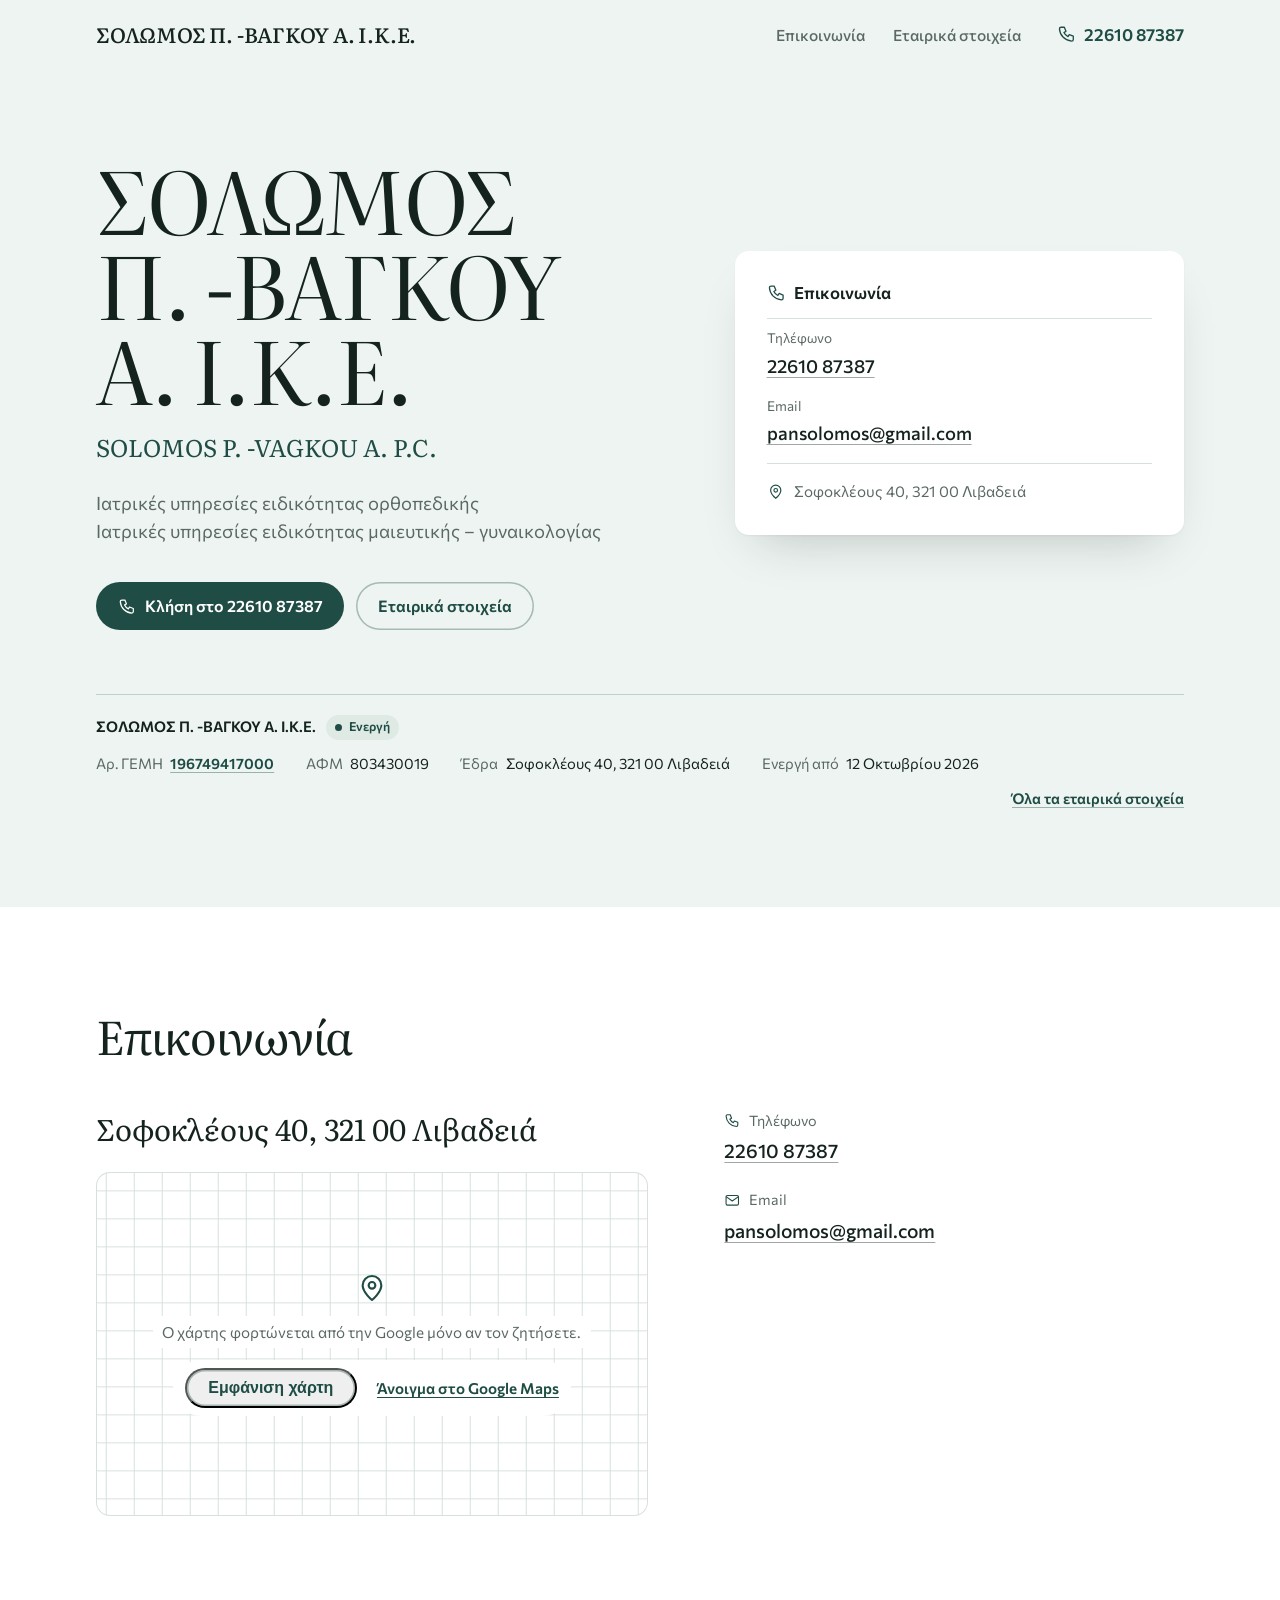
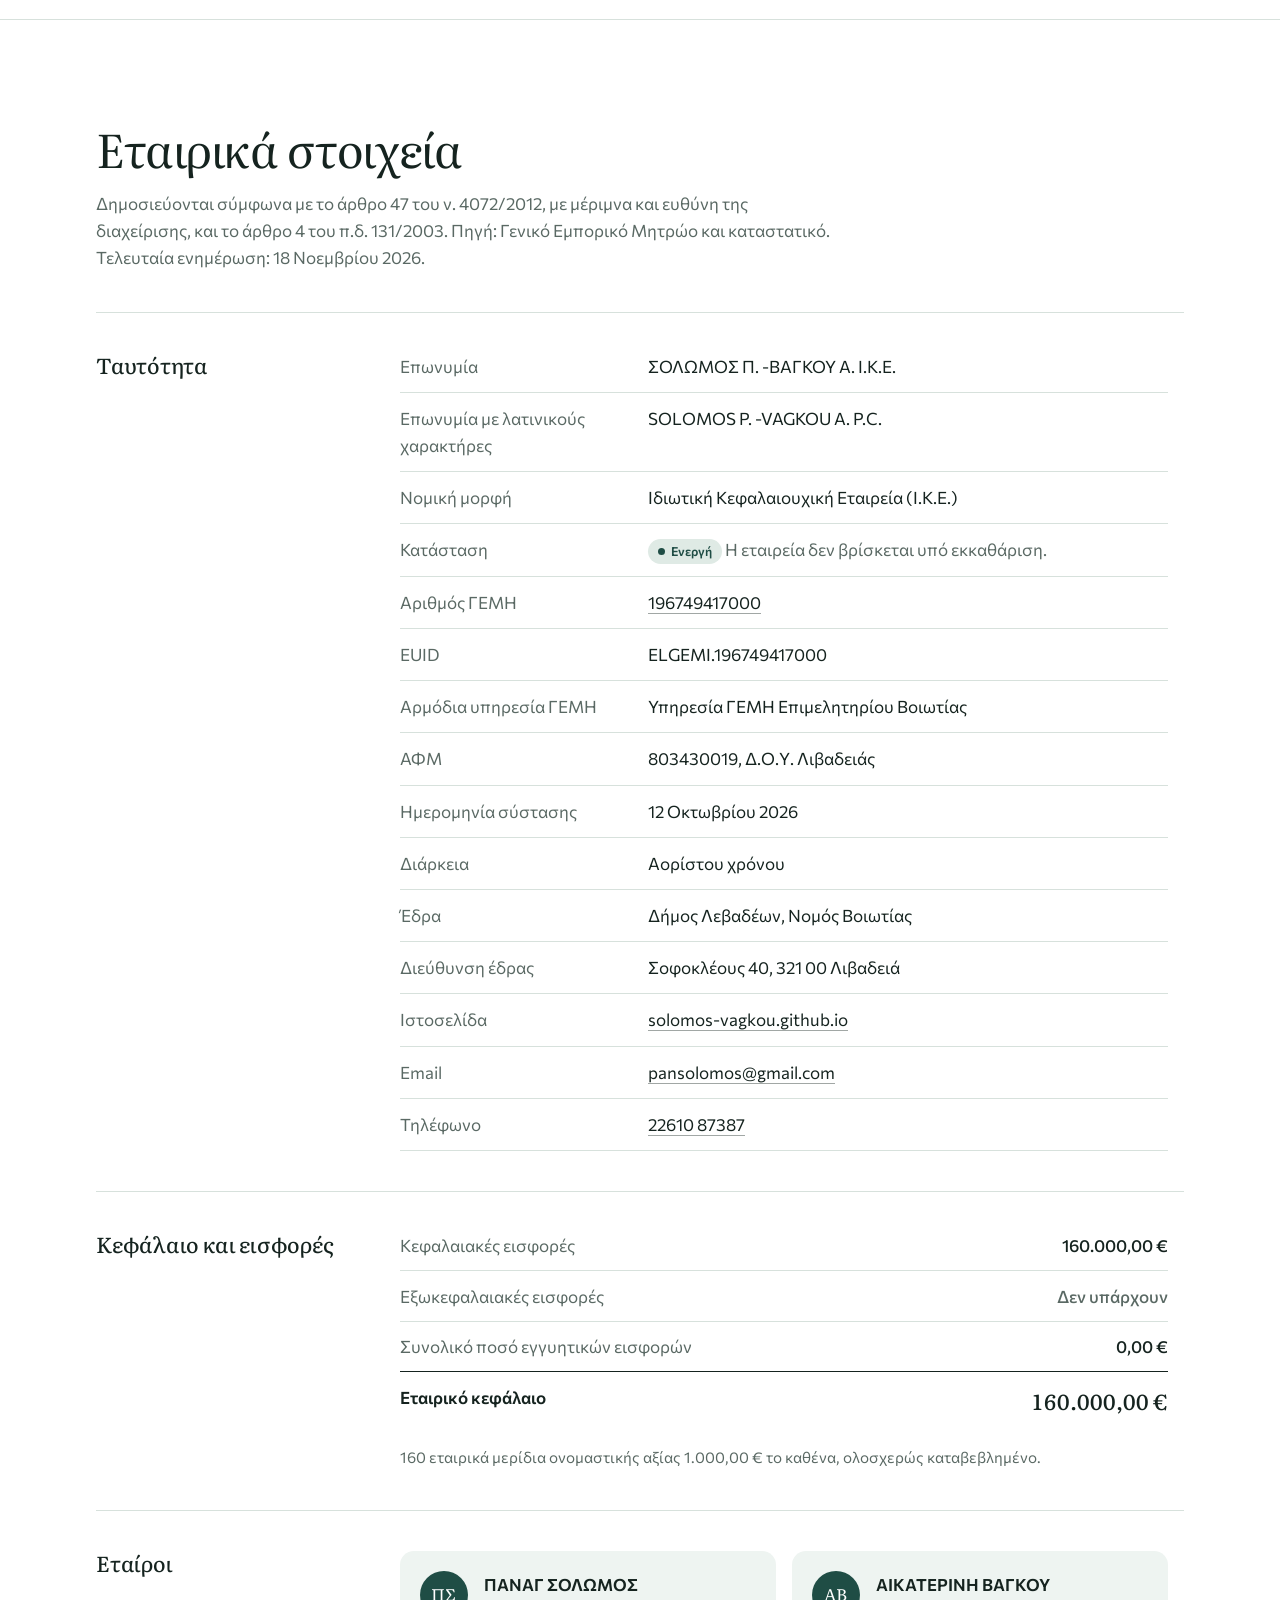
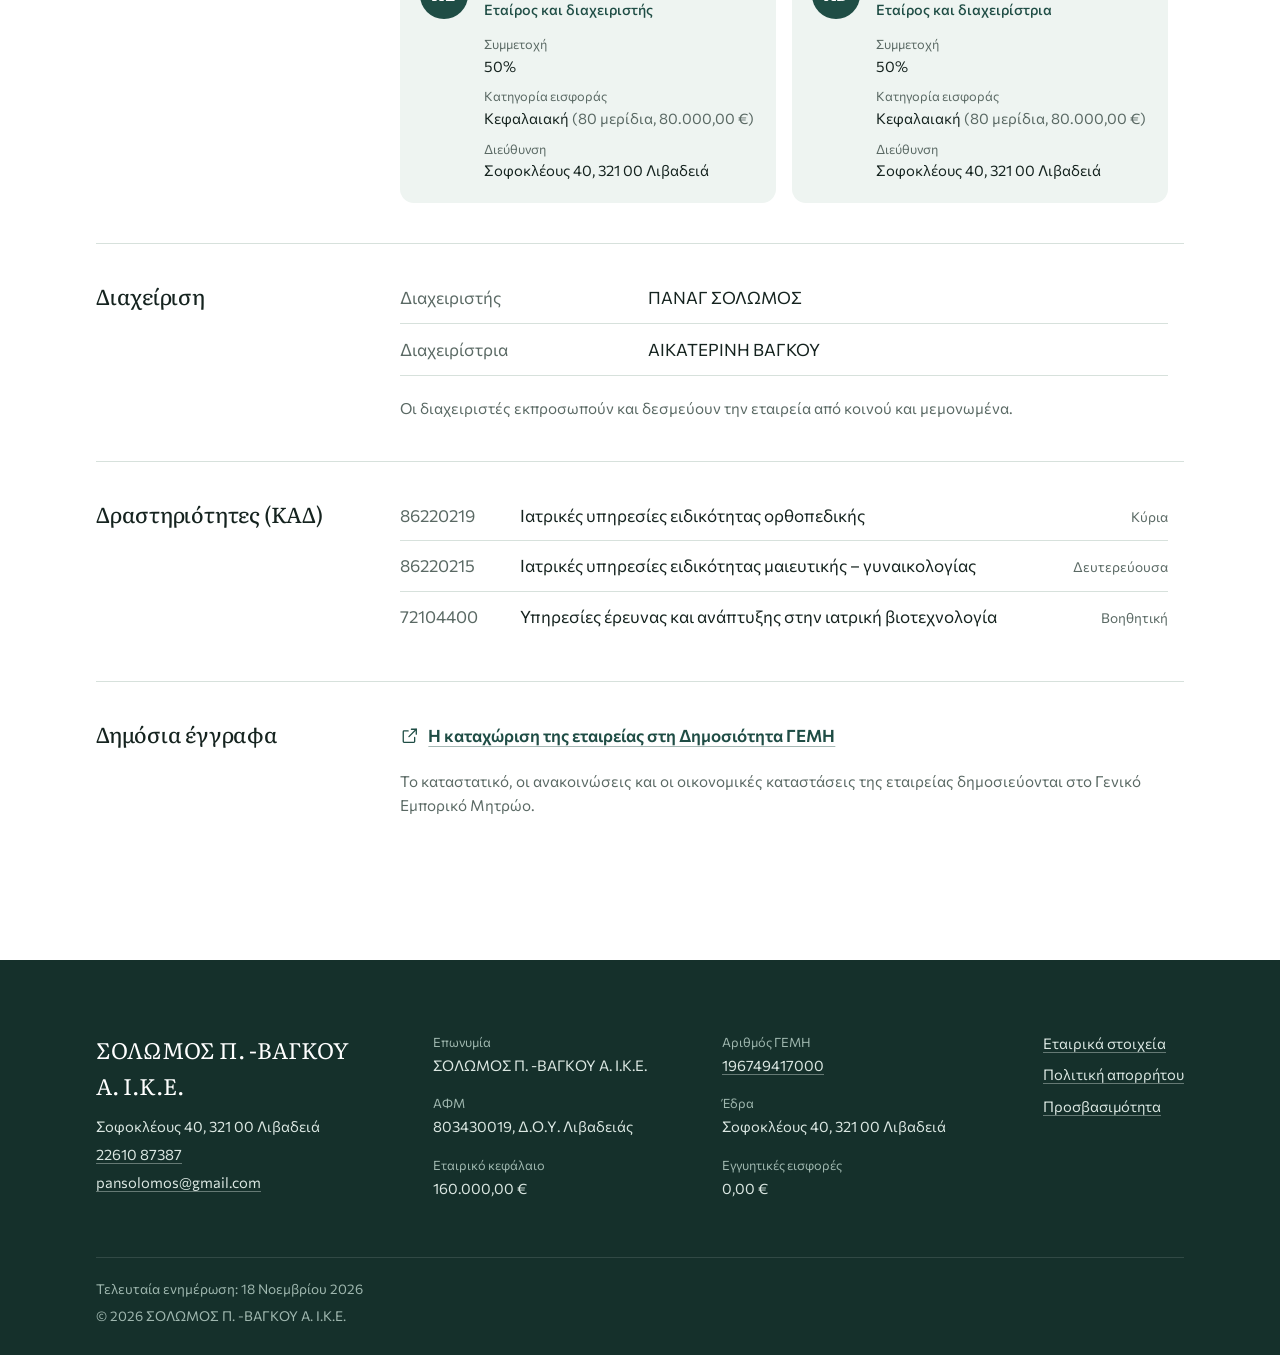
==== commit a576f107: "Ενημέρωση ιστοσελίδας" ====
--- a/index.html
+++ b/index.html
@@ -16,7 +16,7 @@
 <link rel="preload" href="fonts/literata-greek-opsz-normal.woff2" as="font" type="font/woff2" crossorigin>
 <link rel="preload" href="fonts/commissioner-greek-wght-normal.woff2" as="font" type="font/woff2" crossorigin>
 <link rel="stylesheet" href="style.css">
-<script type="application/ld+json">{"@context": "https://schema.org", "@type": "MedicalClinic", "name": "ΣΟΛΩΜΟΣ Π. -ΒΑΓΚΟΥ Α. Ι.Κ.Ε.", "legalName": "ΣΟΛΩΜΟΣ Π. -ΒΑΓΚΟΥ Α. Ι.Κ.Ε.", "url": "https://solomos-vagkou.github.io/", "vatID": "EL803430019", "identifier": {"@type": "PropertyValue", "propertyID": "ΓΕΜΗ", "value": "196749417000"}, "telephone": "+302261087387", "address": {"@type": "PostalAddress", "streetAddress": "Σοφοκλέους 40", "postalCode": "32100", "addressLocality": "Λιβαδειά", "addressCountry": "GR"}}</script>
+<script type="application/ld+json">{"@context": "https://schema.org", "@type": "MedicalClinic", "name": "ΣΟΛΩΜΟΣ Π. -ΒΑΓΚΟΥ Α. Ι.Κ.Ε.", "legalName": "ΣΟΛΩΜΟΣ Π. -ΒΑΓΚΟΥ Α. Ι.Κ.Ε.", "url": "https://solomos-vagkou.github.io/", "email": "pansolomos@gmail.com", "vatID": "EL803430019", "identifier": {"@type": "PropertyValue", "propertyID": "ΓΕΜΗ", "value": "196749417000"}, "telephone": "+302261087387", "address": {"@type": "PostalAddress", "streetAddress": "Σοφοκλέους 40", "postalCode": "32100", "addressLocality": "Λιβαδειά", "addressCountry": "GR"}}</script>
 </head>
 <body>
 <a class="skip" href="#main">Μετάβαση στο περιεχόμενο</a>
@@ -47,7 +47,7 @@
       </div>
       <dl class="contact-card">
         <div><dt>Τηλέφωνο</dt><dd><a href="tel:+302261087387">22610 87387</a></dd></div>
-        
+        <div><dt>Email</dt><dd><a href="mailto:pansolomos@gmail.com">pansolomos@gmail.com</a></dd></div>
       </dl>
       <p class="hours__address"><svg class="icon" viewBox="0 0 24 24" aria-hidden="true" focusable="false" fill="none" stroke="currentColor" stroke-width="1.6" stroke-linecap="round" stroke-linejoin="round"><path d="M12 21s-7-5.6-7-11a7 7 0 0 1 14 0c0 5.4-7 11-7 11z"/><circle cx="12" cy="10" r="2.5"/></svg><span>Σοφοκλέους 40, 321 00 Λιβαδειά</span></p>
     </aside>
@@ -84,7 +84,7 @@
       <div class="visit__side">
         <dl class="visit__contact">
           <div><dt><svg class="icon" viewBox="0 0 24 24" aria-hidden="true" focusable="false" fill="none" stroke="currentColor" stroke-width="1.6" stroke-linecap="round" stroke-linejoin="round"><path d="M5 4h4l2 5-2.5 1.5a11 11 0 0 0 5 5L15 13l5 2v4a2 2 0 0 1-2 2A16 16 0 0 1 3 6a2 2 0 0 1 2-2"/></svg>Τηλέφωνο</dt><dd><a href="tel:+302261087387">22610 87387</a></dd></div>
-          
+          <div><dt><svg class="icon" viewBox="0 0 24 24" aria-hidden="true" focusable="false" fill="none" stroke="currentColor" stroke-width="1.6" stroke-linecap="round" stroke-linejoin="round"><rect x="3" y="5" width="18" height="14" rx="2"/><path d="m3.5 7 8.5 6 8.5-6"/></svg>Email</dt><dd><a href="mailto:pansolomos@gmail.com">pansolomos@gmail.com</a></dd></div>
           
         </dl>
         
@@ -98,7 +98,7 @@
       <p>Δημοσιεύονται σύμφωνα με το άρθρο 47 του ν. 4072/2012, με μέριμνα και ευθύνη της διαχείρισης, και το άρθρο 4 του π.δ. 131/2003.
       Πηγή: Γενικό Εμπορικό Μητρώο και καταστατικό. Τελευταία ενημέρωση: 18 Νοεμβρίου 2026.</p>
     </header>
-    <div class="registry__block"><h3>Ταυτότητα</h3><div><dl class="facts"><div><dt>Επωνυμία</dt><dd>ΣΟΛΩΜΟΣ Π. -ΒΑΓΚΟΥ Α. Ι.Κ.Ε.</dd></div><div><dt>Επωνυμία με λατινικούς χαρακτήρες</dt><dd>SOLOMOS P. -VAGKOU A. P.C.</dd></div><div><dt>Νομική μορφή</dt><dd>Ιδιωτική Κεφαλαιουχική Εταιρεία (Ι.Κ.Ε.)</dd></div><div><dt>Κατάσταση</dt><dd><span class="badge">Ενεργή</span> <span class="muted">Η εταιρεία δεν βρίσκεται υπό εκκαθάριση.</span></dd></div><div><dt>Αριθμός ΓΕΜΗ</dt><dd><a class="num" href="https://publicity.businessportal.gr/company/196749417000" target="_blank" rel="noopener" title="Επίσημη καταχώριση στη Δημοσιότητα ΓΕΜΗ">196749417000</a></dd></div><div><dt>EUID</dt><dd><span class="num">ELGEMI.196749417000</span></dd></div><div><dt>Αρμόδια υπηρεσία ΓΕΜΗ</dt><dd>Υπηρεσία ΓΕΜΗ Επιμελητηρίου Βοιωτίας</dd></div><div><dt>ΑΦΜ</dt><dd><span class="num">803430019</span>, Δ.Ο.Υ. Λιβαδειάς</dd></div><div><dt>Ημερομηνία σύστασης</dt><dd>12 Οκτωβρίου 2026</dd></div><div><dt>Διάρκεια</dt><dd>Αορίστου χρόνου</dd></div><div><dt>Έδρα</dt><dd>Δήμος Λεβαδέων, Νομός Βοιωτίας</dd></div><div><dt>Διεύθυνση έδρας</dt><dd>Σοφοκλέους 40, 321 00 Λιβαδειά</dd></div><div><dt>Ιστοσελίδα</dt><dd><a href="https://solomos-vagkou.github.io/">solomos-vagkou.github.io</a></dd></div><div><dt>Τηλέφωνο</dt><dd><a href="tel:+302261087387">22610 87387</a></dd></div></dl></div></div><div class="registry__block"><h3>Κεφάλαιο και εισφορές</h3><div><dl class="ledger">
+    <div class="registry__block"><h3>Ταυτότητα</h3><div><dl class="facts"><div><dt>Επωνυμία</dt><dd>ΣΟΛΩΜΟΣ Π. -ΒΑΓΚΟΥ Α. Ι.Κ.Ε.</dd></div><div><dt>Επωνυμία με λατινικούς χαρακτήρες</dt><dd>SOLOMOS P. -VAGKOU A. P.C.</dd></div><div><dt>Νομική μορφή</dt><dd>Ιδιωτική Κεφαλαιουχική Εταιρεία (Ι.Κ.Ε.)</dd></div><div><dt>Κατάσταση</dt><dd><span class="badge">Ενεργή</span> <span class="muted">Η εταιρεία δεν βρίσκεται υπό εκκαθάριση.</span></dd></div><div><dt>Αριθμός ΓΕΜΗ</dt><dd><a class="num" href="https://publicity.businessportal.gr/company/196749417000" target="_blank" rel="noopener" title="Επίσημη καταχώριση στη Δημοσιότητα ΓΕΜΗ">196749417000</a></dd></div><div><dt>EUID</dt><dd><span class="num">ELGEMI.196749417000</span></dd></div><div><dt>Αρμόδια υπηρεσία ΓΕΜΗ</dt><dd>Υπηρεσία ΓΕΜΗ Επιμελητηρίου Βοιωτίας</dd></div><div><dt>ΑΦΜ</dt><dd><span class="num">803430019</span>, Δ.Ο.Υ. Λιβαδειάς</dd></div><div><dt>Ημερομηνία σύστασης</dt><dd>12 Οκτωβρίου 2026</dd></div><div><dt>Διάρκεια</dt><dd>Αορίστου χρόνου</dd></div><div><dt>Έδρα</dt><dd>Δήμος Λεβαδέων, Νομός Βοιωτίας</dd></div><div><dt>Διεύθυνση έδρας</dt><dd>Σοφοκλέους 40, 321 00 Λιβαδειά</dd></div><div><dt>Ιστοσελίδα</dt><dd><a href="https://solomos-vagkou.github.io/">solomos-vagkou.github.io</a></dd></div><div><dt>Email</dt><dd><a href="mailto:pansolomos@gmail.com">pansolomos@gmail.com</a></dd></div><div><dt>Τηλέφωνο</dt><dd><a href="tel:+302261087387">22610 87387</a></dd></div></dl></div></div><div class="registry__block"><h3>Κεφάλαιο και εισφορές</h3><div><dl class="ledger">
   <div><dt>Κεφαλαιακές εισφορές</dt><dd><span class="num">160.000,00 €</span></dd></div>
   <div><dt>Εξωκεφαλαιακές εισφορές</dt><dd><span class="muted">Δεν υπάρχουν</span></dd></div>
   <div><dt>Συνολικό ποσό εγγυητικών εισφορών</dt><dd><span class="num">0,00 €</span></dd></div>
@@ -136,7 +136,7 @@
       <p class="footer__name">ΣΟΛΩΜΟΣ Π. -ΒΑΓΚΟΥ Α. Ι.Κ.Ε.</p>
       <p>Σοφοκλέους 40, 321 00 Λιβαδειά</p>
       <p><a href="tel:+302261087387">22610 87387</a></p>
-      
+      <p><a href="mailto:pansolomos@gmail.com">pansolomos@gmail.com</a></p>
     </div>
     <dl class="footer__legal">
       <div><dt>Επωνυμία</dt><dd>ΣΟΛΩΜΟΣ Π. -ΒΑΓΚΟΥ Α. Ι.Κ.Ε.</dd></div>
